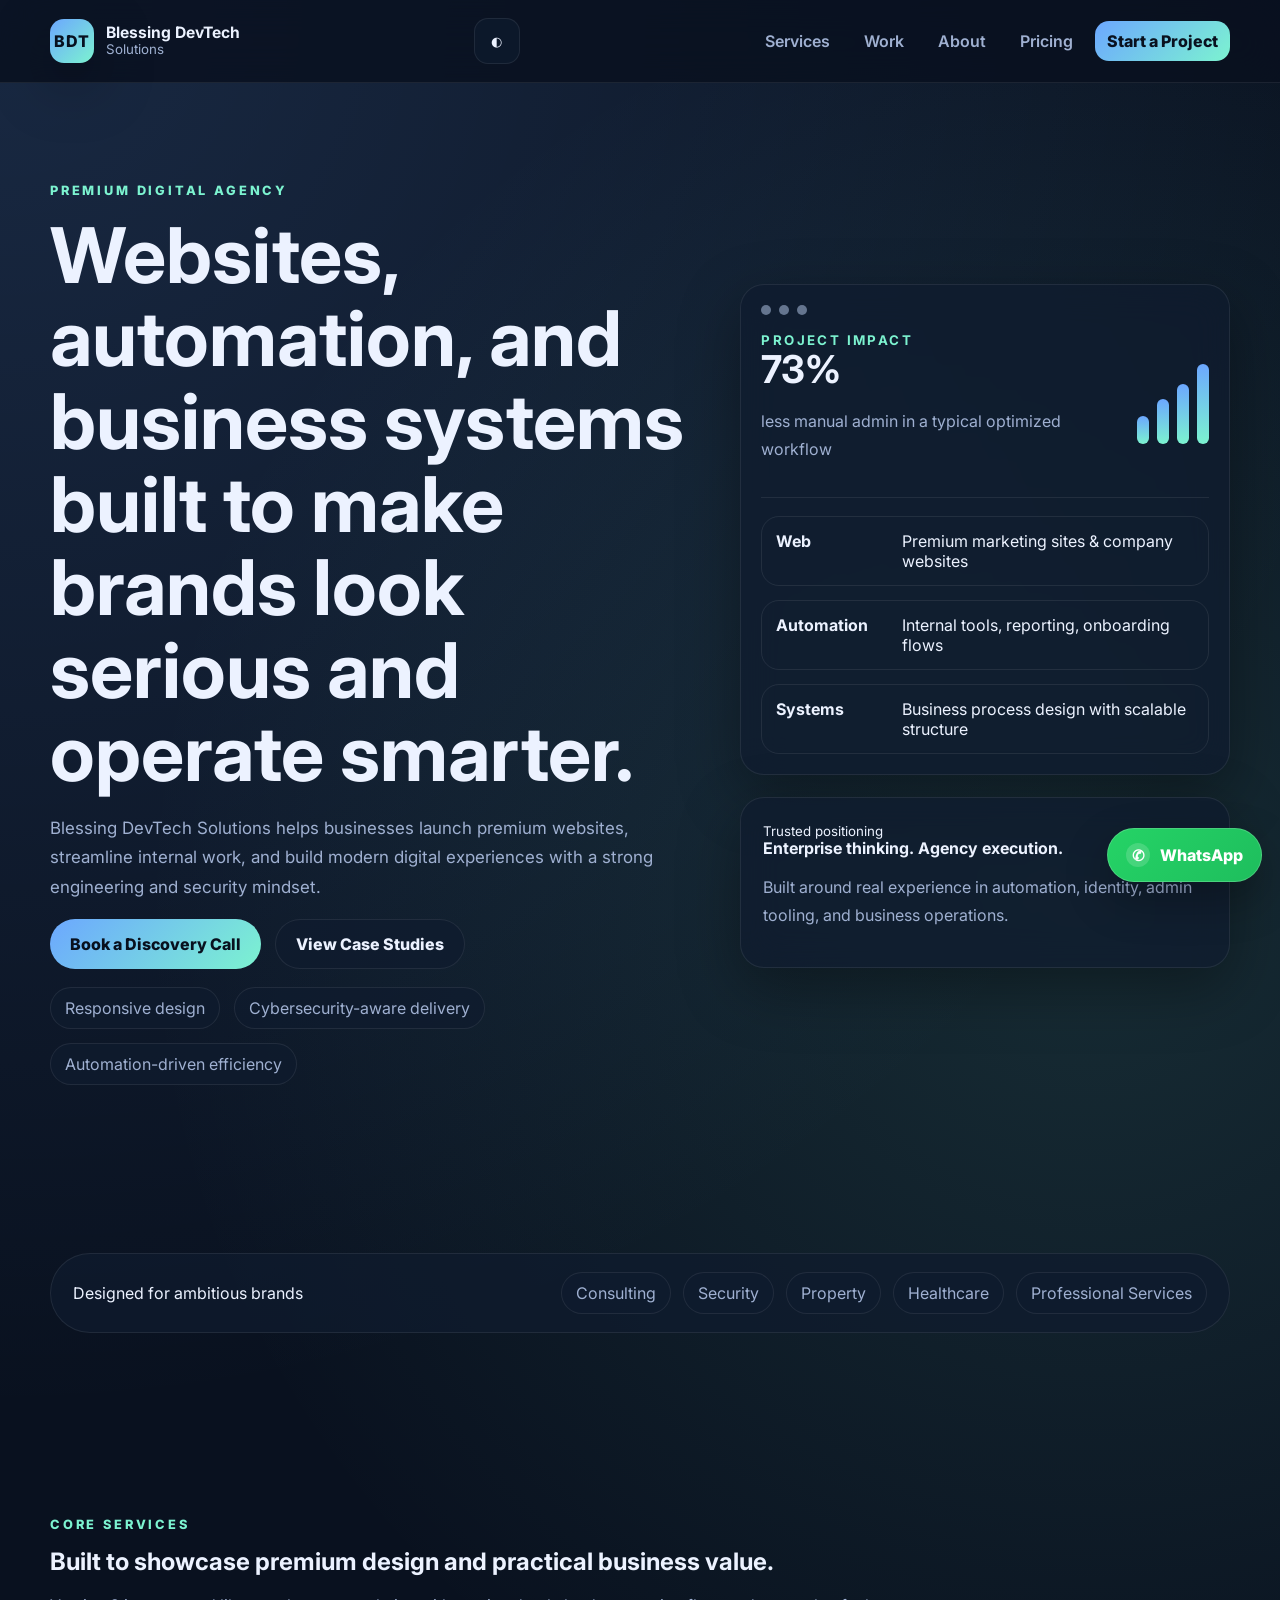
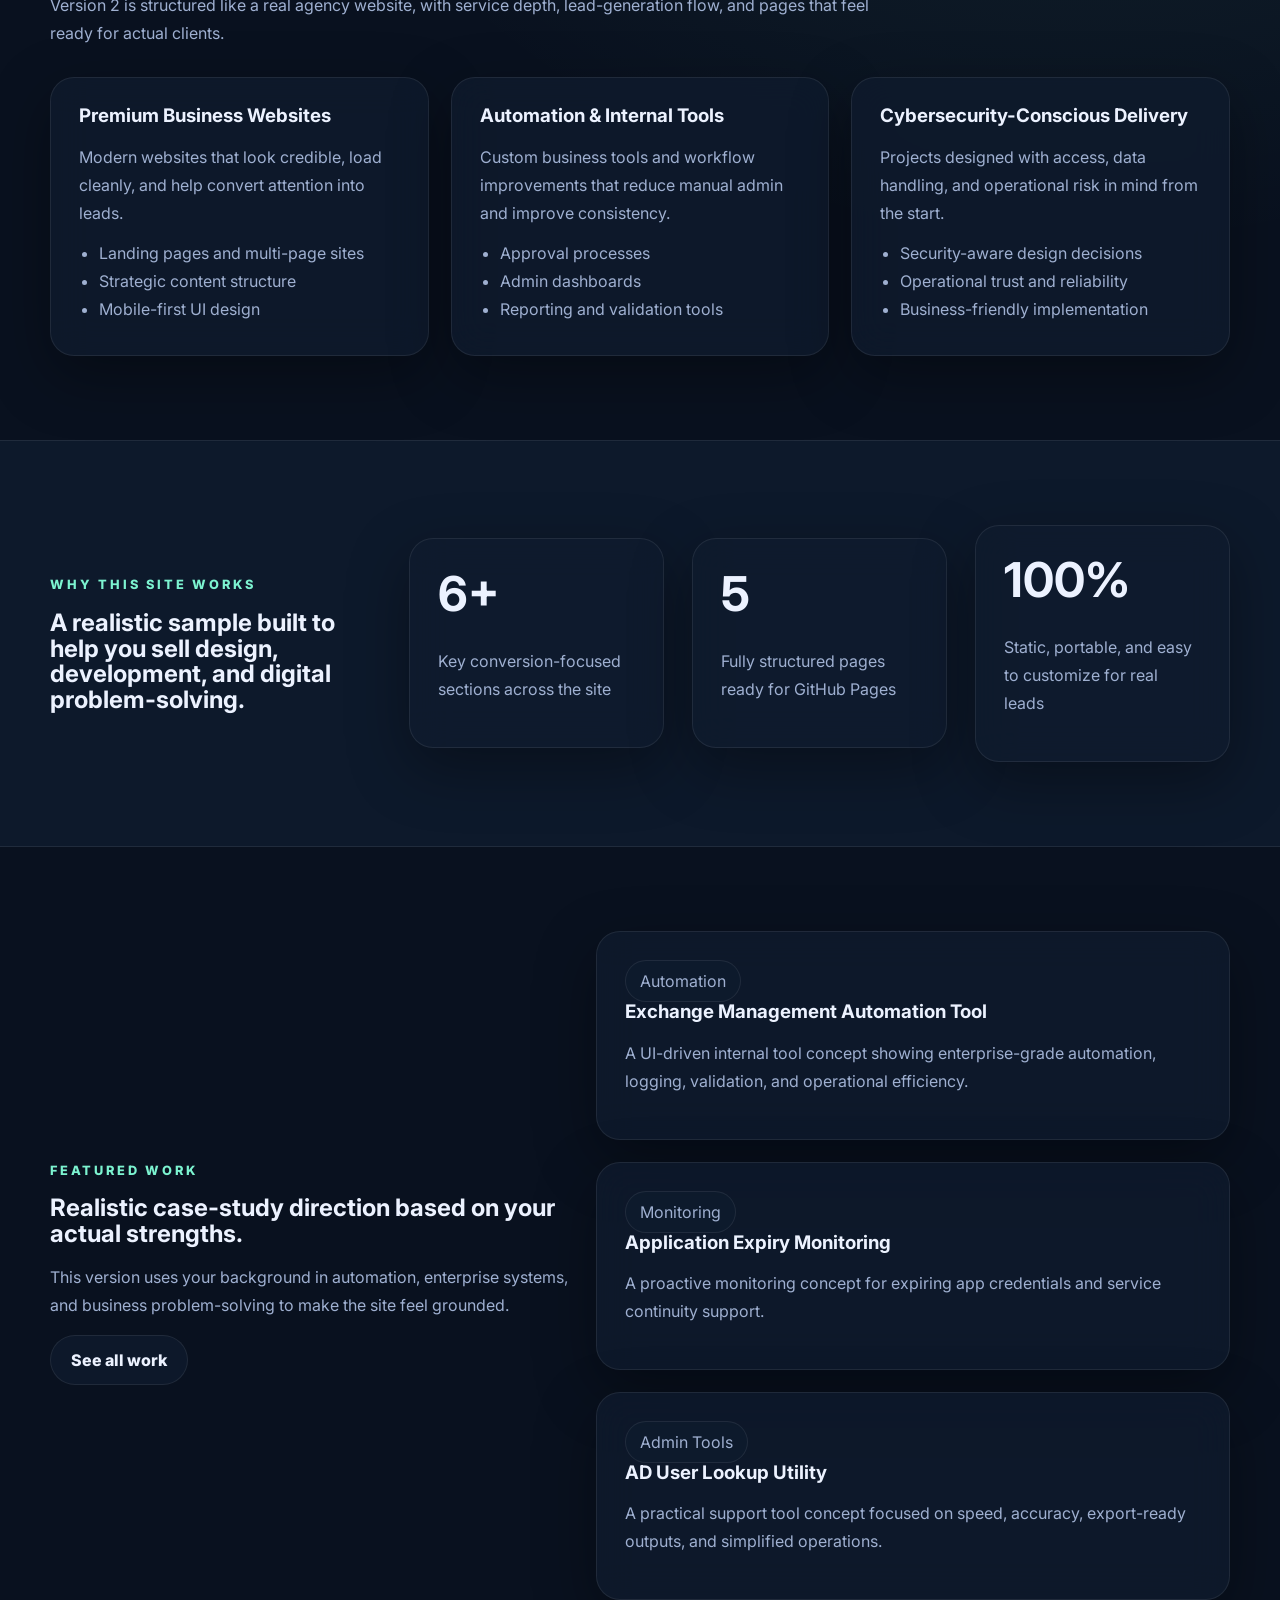
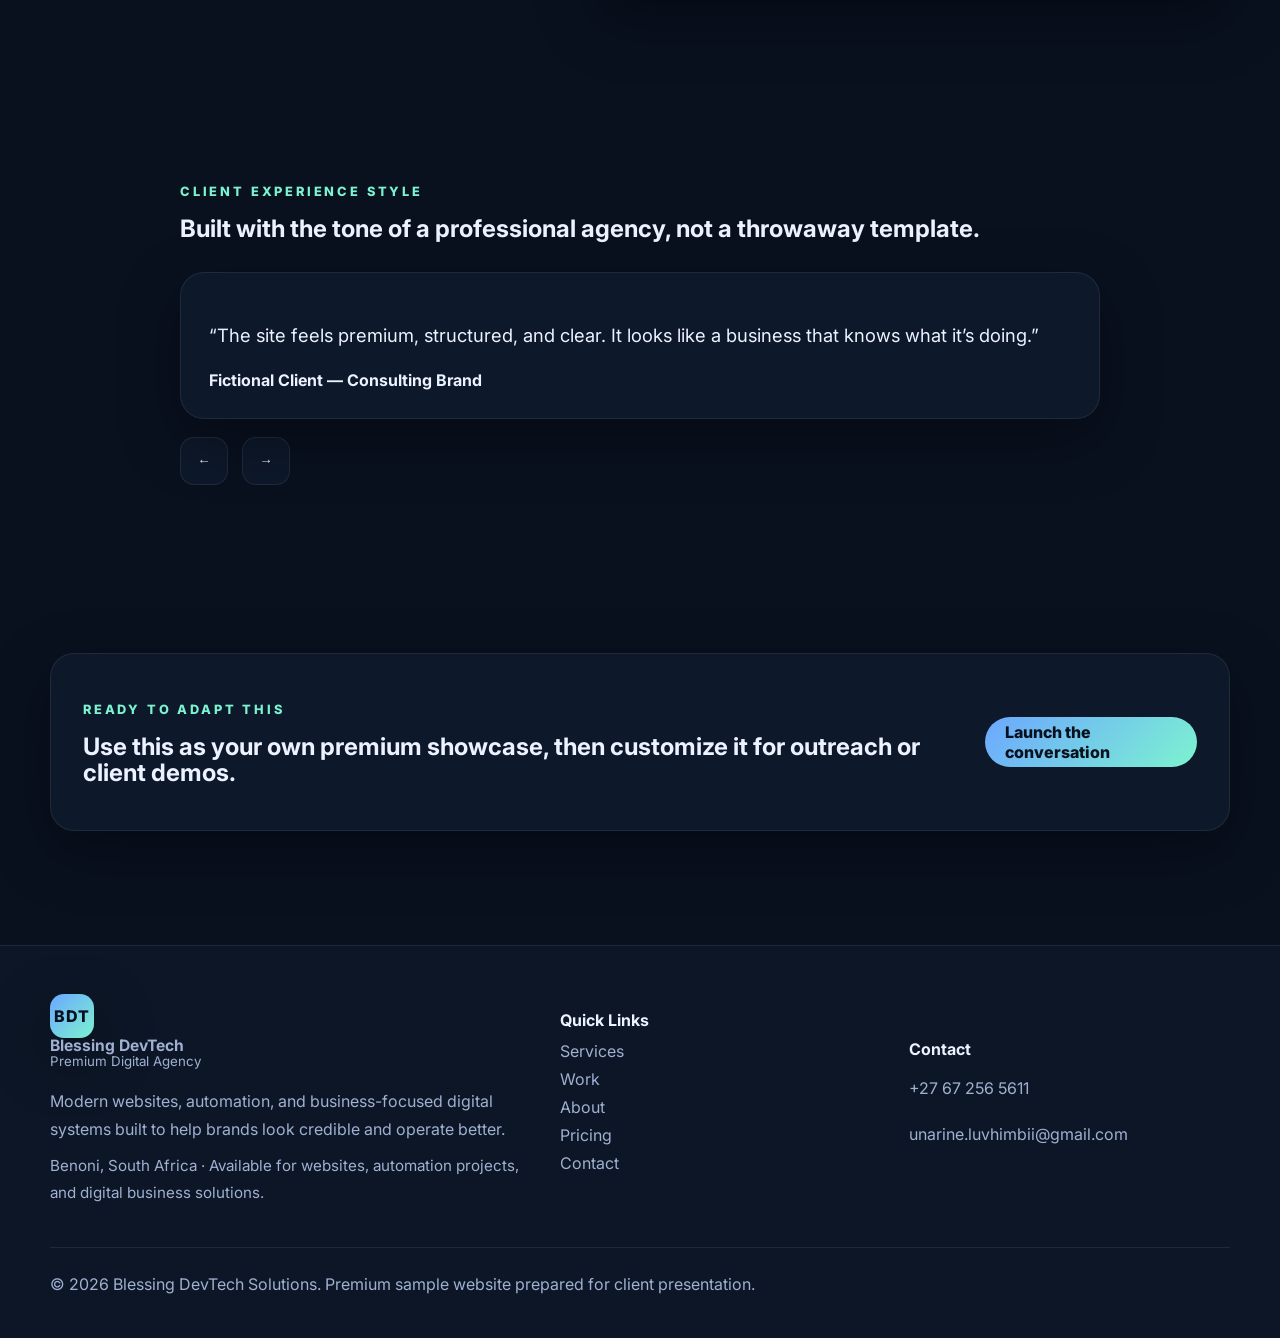
==== bdt-agency-site-v/index.html @ 77555584 "Agency fet" ====
<!DOCTYPE html>
<html lang="en" data-theme="dark">
<head>
  <meta charset="UTF-8" />
  <meta name="viewport" content="width=device-width, initial-scale=1.0" />
  <title>Blessing DevTech Solutions | Premium Digital Agency</title>
  <meta name="description" content="Blessing DevTech Solutions builds premium websites, internal automation, cybersecurity-conscious digital solutions, and business systems for modern companies." />
  <link rel="preconnect" href="https://fonts.googleapis.com">
  <link rel="preconnect" href="https://fonts.gstatic.com" crossorigin>
  <link href="https://fonts.googleapis.com/css2?family=Inter:wght@400;500;600;700;800&display=swap" rel="stylesheet">
  <link rel="stylesheet" href="styles.css" />
  <meta name="theme-color" content="#0b1020" />
  <link rel="canonical" href="https://example.vercel.app/" />
</head>
<body>
  <div class="site-shell">
    <header class="site-header">
      <div class="container nav-wrap">
        <a class="brand" href="/">
          <span class="brand-mark">BDT</span>
          <span>
            <strong>Blessing DevTech</strong>
            <small>Solutions</small>
          </span>
        </a>
        <div class="header-actions">
          <button class="theme-toggle" aria-label="Toggle theme" title="Toggle theme">◐</button>
          <button class="menu-toggle" aria-label="Toggle Menu" aria-expanded="false" aria-controls="primary-nav">☰</button>
        </div>
        <nav class="site-nav" id="primary-nav">
          <a href="/services">Services</a>
          <a href="/work">Work</a>
          <a href="/about">About</a>
          <a href="/pricing">Pricing</a>
          <a href="/contact" class="nav-cta">Start a Project</a>
        </nav>
      </div>
    </header>

    <main>
      <section class="hero section">
        <div class="container hero-grid">
          <div class="hero-copy reveal">
            <p class="eyebrow">PREMIUM DIGITAL AGENCY</p>
            <h1>Websites, automation, and business systems built to make brands look serious and operate smarter.</h1>
            <p class="lead">Blessing DevTech Solutions helps businesses launch premium websites, streamline internal work, and build modern digital experiences with a strong engineering and security mindset.</p>
            <div class="hero-actions">
              <a class="btn btn-primary" href="/contact">Book a Discovery Call</a>
              <a class="btn btn-secondary" href="/work">View Case Studies</a>
            </div>
            <div class="hero-points">
              <span>Responsive design</span>
              <span>Cybersecurity-aware delivery</span>
              <span>Automation-driven efficiency</span>
            </div>
          </div>
          <div class="hero-panel reveal delay-1">
            <div class="glass-card dashboard-card floating">
              <div class="dashboard-top">
                <span class="dot"></span><span class="dot"></span><span class="dot"></span>
              </div>
              <div class="dashboard-body">
                <div class="metric-row">
                  <div>
                    <small>Project impact</small>
                    <h3><span class="counter" data-target="73">0</span>%</h3>
                    <p>less manual admin in a typical optimized workflow</p>
                  </div>
                  <div class="mini-bars">
                    <span></span><span></span><span></span><span></span>
                  </div>
                </div>
                <div class="stack-list">
                  <div><strong>Web</strong><span>Premium marketing sites & company websites</span></div>
                  <div><strong>Automation</strong><span>Internal tools, reporting, onboarding flows</span></div>
                  <div><strong>Systems</strong><span>Business process design with scalable structure</span></div>
                </div>
              </div>
            </div>
            <div class="glass-card stat-card floating-alt">
              <small>Trusted positioning</small>
              <h4>Enterprise thinking. Agency execution.</h4>
              <p>Built around real experience in automation, identity, admin tooling, and business operations.</p>
            </div>
          </div>
        </div>
      </section>

      <section class="section">
        <div class="container logos-strip reveal">
          <span>Designed for ambitious brands</span>
          <div class="logos-list">
            <span>Consulting</span>
            <span>Security</span>
            <span>Property</span>
            <span>Healthcare</span>
            <span>Professional Services</span>
          </div>
        </div>
      </section>

      <section class="section">
        <div class="container">
          <div class="section-head reveal">
            <p class="eyebrow">CORE SERVICES</p>
            <h2>Built to showcase premium design and practical business value.</h2>
            <p>Version 2 is structured like a real agency website, with service depth, lead-generation flow, and pages that feel ready for actual clients.</p>
          </div>
          <div class="services-grid">
            <article class="feature-card reveal">
              <h3>Premium Business Websites</h3>
              <p>Modern websites that look credible, load cleanly, and help convert attention into leads.</p>
              <ul>
                <li>Landing pages and multi-page sites</li>
                <li>Strategic content structure</li>
                <li>Mobile-first UI design</li>
              </ul>
            </article>
            <article class="feature-card reveal delay-1">
              <h3>Automation & Internal Tools</h3>
              <p>Custom business tools and workflow improvements that reduce manual admin and improve consistency.</p>
              <ul>
                <li>Approval processes</li>
                <li>Admin dashboards</li>
                <li>Reporting and validation tools</li>
              </ul>
            </article>
            <article class="feature-card reveal delay-2">
              <h3>Cybersecurity-Conscious Delivery</h3>
              <p>Projects designed with access, data handling, and operational risk in mind from the start.</p>
              <ul>
                <li>Security-aware design decisions</li>
                <li>Operational trust and reliability</li>
                <li>Business-friendly implementation</li>
              </ul>
            </article>
          </div>
        </div>
      </section>

      <section class="section dark-panel">
        <div class="container metrics-grid">
          <div class="reveal">
            <p class="eyebrow">WHY THIS SITE WORKS</p>
            <h2>A realistic sample built to help you sell design, development, and digital problem-solving.</h2>
          </div>
          <div class="metric-box reveal delay-1">
            <h3><span class="counter" data-target="6">0</span>+</h3>
            <p>Key conversion-focused sections across the site</p>
          </div>
          <div class="metric-box reveal delay-2">
            <h3><span class="counter" data-target="5">0</span></h3>
            <p>Fully structured pages ready for GitHub Pages</p>
          </div>
          <div class="metric-box reveal delay-3">
            <h3><span class="counter" data-target="100">0</span>%</h3>
            <p>Static, portable, and easy to customize for real leads</p>
          </div>
        </div>
      </section>

      <section class="section">
        <div class="container split-grid">
          <div class="reveal">
            <p class="eyebrow">FEATURED WORK</p>
            <h2>Realistic case-study direction based on your actual strengths.</h2>
            <p>This version uses your background in automation, enterprise systems, and business problem-solving to make the site feel grounded.</p>
            <a class="btn btn-secondary" href="/work">See all work</a>
          </div>
          <div class="case-list">
            <article class="case-card reveal delay-1">
              <span class="tag">Automation</span>
              <h3>Exchange Management Automation Tool</h3>
              <p>A UI-driven internal tool concept showing enterprise-grade automation, logging, validation, and operational efficiency.</p>
            </article>
            <article class="case-card reveal delay-2">
              <span class="tag">Monitoring</span>
              <h3>Application Expiry Monitoring</h3>
              <p>A proactive monitoring concept for expiring app credentials and service continuity support.</p>
            </article>
            <article class="case-card reveal delay-3">
              <span class="tag">Admin Tools</span>
              <h3>AD User Lookup Utility</h3>
              <p>A practical support tool concept focused on speed, accuracy, export-ready outputs, and simplified operations.</p>
            </article>
          </div>
        </div>
      </section>

      <section class="section">
        <div class="container testimonials-wrap">
          <div class="section-head reveal">
            <p class="eyebrow">CLIENT EXPERIENCE STYLE</p>
            <h2>Built with the tone of a professional agency, not a throwaway template.</h2>
          </div>
          <div class="testimonial-slider reveal delay-1" data-slider>
            <article class="testimonial active">
              <p>“The site feels premium, structured, and clear. It looks like a business that knows what it’s doing.”</p>
              <strong>Fictional Client — Consulting Brand</strong>
            </article>
            <article class="testimonial">
              <p>“The service presentation is strong, and the workflow/automation angle gives the agency a real differentiator.”</p>
              <strong>Fictional Client — Operations Team</strong>
            </article>
            <article class="testimonial">
              <p>“This design balances modern visuals with credibility. It feels marketable to real businesses.”</p>
              <strong>Fictional Client — Startup Founder</strong>
            </article>
            <div class="slider-controls">
              <button class="slider-btn prev">←</button>
              <button class="slider-btn next">→</button>
            </div>
          </div>
        </div>
      </section>

      <section class="section cta-section">
        <div class="container cta-box reveal">
          <div>
            <p class="eyebrow">READY TO ADAPT THIS</p>
            <h2>Use this as your own premium showcase, then customize it for outreach or client demos.</h2>
          </div>
          <a class="btn btn-primary" href="/contact">Launch the conversation</a>
        </div>
      </section>
    </main>

    <footer class="site-footer">
  <div class="container footer-grid">
    <div class="footer-meta">
      <a class="brand footer-brand" href="/">
        <span class="brand-mark">BDT</span>
        <span>
          <strong>Blessing DevTech</strong>
          <small>Premium Digital Agency</small>
        </span>
      </a>
      <p>Modern websites, automation, and business-focused digital systems built to help brands look credible and operate better.</p>
      <p class="footer-note">Benoni, South Africa · Available for websites, automation projects, and digital business solutions.</p>
    </div>
    <div>
      <h4>Quick Links</h4>
      <a href="/services">Services</a>
      <a href="/work">Work</a>
      <a href="/about">About</a>
      <a href="/pricing">Pricing</a>
      <a href="/contact">Contact</a>
    </div>
    <div>
      <h4>Contact</h4>
      <div class="contact-list">
        <a href="tel:+27672565611">+27 67 256 5611</a>
        <a href="mailto:unarine.luvhimbii@gmail.com">unarine.luvhimbii@gmail.com</a>
      </div>
    </div>
  </div>
  <div class="container footer-bottom">
    <p>© <span data-current-year></span> Blessing DevTech Solutions. Premium sample website prepared for client presentation.</p>
  </div>
</footer>
  </div>
  <script src="script.js"></script>
</body>
</html>
---- bdt-agency-site-v/styles.css ----
:root {
  --bg: #09111f;
  --panel: rgba(16, 27, 46, 0.74);
  --panel-solid: #0f1a2d;
  --panel-soft: #101e35;
  --text: #ecf2ff;
  --muted: #9fb0d1;
  --line: rgba(255,255,255,0.08);
  --accent: #6ca7ff;
  --accent-2: #7cf3d0;
  --shadow: 0 20px 60px rgba(0,0,0,0.35);
  --radius: 24px;
}

html[data-theme="light"] {
  --bg: #f4f7fd;
  --panel: rgba(255, 255, 255, 0.8);
  --panel-solid: #ffffff;
  --panel-soft: #eef3fd;
  --text: #0d1730;
  --muted: #5d6d8a;
  --line: rgba(13,23,48,0.08);
  --accent: #2f67ff;
  --accent-2: #18c3a2;
  --shadow: 0 20px 60px rgba(14, 26, 52, 0.10);
}

* { box-sizing: border-box; }
html { scroll-behavior: smooth; }
body {
  margin: 0;
  font-family: "Inter", sans-serif;
  background:
    radial-gradient(circle at top left, rgba(108,167,255,0.16), transparent 30%),
    radial-gradient(circle at 85% 20%, rgba(124,243,208,0.12), transparent 25%),
    var(--bg);
  color: var(--text);
}

a { color: inherit; text-decoration: none; }
p { color: var(--muted); line-height: 1.75; }
h1, h2, h3, h4 { margin: 0 0 12px; line-height: 1.08; }
ul { margin: 0; padding-left: 20px; }
li { color: var(--muted); margin: 8px 0; }

.container { width: min(1180px, calc(100% - 32px)); margin: 0 auto; }
.narrow { width: min(860px, 100%); }
.section { padding: 84px 0; }
.site-header {
  position: sticky;
  top: 0;
  z-index: 40;
  backdrop-filter: blur(18px);
  background: color-mix(in srgb, var(--bg) 82%, transparent);
  border-bottom: 1px solid var(--line);
}
.nav-wrap {
  display: flex;
  align-items: center;
  justify-content: space-between;
  gap: 18px;
  min-height: 82px;
}
.header-actions {
  display: flex;
  align-items: center;
  gap: 12px;
  margin-left: auto;
}
.brand { display: inline-flex; align-items: center; gap: 12px; min-width: 0; }
.brand span:last-child { min-width: 0; }
.brand strong { display: block; font-size: 0.98rem; line-height: 1.05; }
.brand small { display: block; color: var(--muted); line-height: 1.15; }
.brand-mark {
  width: 44px; height: 44px; display: grid; place-items: center;
  border-radius: 14px; font-weight: 800; letter-spacing: 0.08em;
  background: linear-gradient(135deg, var(--accent), var(--accent-2)); color: #07111f;
  box-shadow: var(--shadow);
}
.site-nav { display: flex; align-items: center; gap: 10px; margin-left: auto; }
.site-nav a { color: var(--muted); font-weight: 600; padding: 10px 12px; border-radius: 14px; transition: background-color .25s ease, color .25s ease; }
.site-nav a.active, .site-nav a:hover { color: var(--text); background: color-mix(in srgb, var(--panel-solid) 55%, transparent); }
.nav-cta {
  padding: 12px 18px; border-radius: 999px; background: linear-gradient(135deg, var(--accent), var(--accent-2));
  color: #09111f !important; font-weight: 800 !important;
}
.theme-toggle, .menu-toggle, .slider-btn {
  border: 1px solid var(--line); background: var(--panel); color: var(--text);
  border-radius: 14px; cursor: pointer;
}
.theme-toggle { width: 46px; height: 46px; }
.menu-toggle { display: none; width: 46px; height: 46px; padding: 0; align-items: center; justify-content: center; font-size: 1.2rem; }

.hero-grid, .split-grid, .contact-grid, .metrics-grid, .footer-grid {
  display: grid; gap: 28px; align-items: center;
}
.hero-grid { grid-template-columns: 1.15fr 0.85fr; min-height: calc(100vh - 120px); }
.split-grid { grid-template-columns: 0.9fr 1.1fr; }
.metrics-grid { grid-template-columns: 1.3fr repeat(3, 1fr); }
.contact-grid { grid-template-columns: 1.1fr 0.9fr; }
.footer-grid { grid-template-columns: 1.2fr 0.8fr 0.8fr; padding: 40px 0; }
.pricing-grid, .work-grid, .services-grid, .faq-grid, .stacked-cards, .case-list { display: grid; gap: 22px; }
.services-grid, .pricing-grid { grid-template-columns: repeat(3, 1fr); }
.work-grid { grid-template-columns: repeat(3, 1fr); }
.case-list, .stacked-cards, .faq-grid { grid-template-columns: 1fr; }

.eyebrow {
  font-size: 0.8rem; letter-spacing: 0.22em; text-transform: uppercase; color: var(--accent-2); font-weight: 800;
}
.hero h1, .page-hero h1 { font-size: clamp(2.7rem, 6vw, 5rem); margin-bottom: 18px; }
.page-hero { padding-top: 88px; }
.lead { font-size: 1.06rem; max-width: 760px; }
.hero-actions, .hero-points, .slider-controls { display: flex; gap: 14px; flex-wrap: wrap; align-items: center; }
.hero-points { margin-top: 18px; }
.hero-points span, .logos-list span, .tag {
  display: inline-flex; align-items: center; gap: 8px;
  border: 1px solid var(--line); background: var(--panel); padding: 10px 14px; border-radius: 999px; color: var(--muted);
}
.btn {
  display: inline-flex; align-items: center; justify-content: center; gap: 10px;
  min-height: 50px; padding: 0 20px; border-radius: 999px; font-weight: 800;
}
.btn-primary { background: linear-gradient(135deg, var(--accent), var(--accent-2)); color: #08101e; }
.btn-secondary { background: var(--panel); border: 1px solid var(--line); }

.glass-card, .feature-card, .price-card, .work-card, .service-detail, .metric-box, .cta-box, .testimonial, .faq-item, .case-card {
  background: var(--panel);
  backdrop-filter: blur(18px);
  border: 1px solid var(--line);
  border-radius: var(--radius);
  box-shadow: var(--shadow);
}
.dashboard-card { padding: 20px; }
.dashboard-top { display: flex; gap: 8px; margin-bottom: 14px; }
.dot { width: 10px; height: 10px; background: var(--muted); border-radius: 999px; opacity: 0.6; }
.metric-row {
  display: flex; align-items: center; justify-content: space-between; gap: 20px;
  padding-bottom: 18px; border-bottom: 1px solid var(--line);
}
.metric-row h3 { font-size: 2.4rem; }
.metric-row small, .plan { color: var(--accent-2); text-transform: uppercase; letter-spacing: 0.18em; font-weight: 700; }
.mini-bars { display: flex; align-items: end; gap: 8px; }
.mini-bars span { width: 12px; border-radius: 999px; background: linear-gradient(180deg, var(--accent), var(--accent-2)); }
.mini-bars span:nth-child(1){height:28px}.mini-bars span:nth-child(2){height:45px}.mini-bars span:nth-child(3){height:60px}.mini-bars span:nth-child(4){height:80px}
.stack-list { display: grid; gap: 14px; padding-top: 18px; }
.stack-list div { display: flex; justify-content: space-between; gap: 16px; border: 1px solid var(--line); padding: 14px; border-radius: 18px; }
.stack-list strong { min-width: 110px; }
.stat-card { margin-top: 22px; padding: 22px; }
.logos-strip {
  display: flex; align-items: center; justify-content: space-between; gap: 20px; border: 1px solid var(--line); border-radius: 999px; padding: 18px 22px; background: var(--panel);
}
.logos-list { display: flex; gap: 12px; flex-wrap: wrap; }
.section-head { max-width: 860px; margin-bottom: 30px; }
.feature-card, .work-card, .service-detail, .price-card, .metric-box, .testimonial, .case-card { padding: 28px; }
.dark-panel { background: color-mix(in srgb, var(--panel-solid) 85%, transparent); border-top: 1px solid var(--line); border-bottom: 1px solid var(--line); }
.metric-box { min-height: 210px; display: flex; flex-direction: column; justify-content: center; }
.metric-box h3 { font-size: 3rem; }
.case-list { align-self: stretch; }
.testimonials-wrap { max-width: 920px; }
.testimonial { display: none; }
.testimonial.active { display: block; }
.testimonial p { font-size: 1.15rem; color: var(--text); }
.slider-controls { margin-top: 18px; }
.slider-btn { width: 48px; height: 48px; }
.cta-box { padding: 32px; display: flex; align-items: center; justify-content: space-between; gap: 20px; }
.site-footer { border-top: 1px solid var(--line); margin-top: 30px; background: color-mix(in srgb, var(--panel-solid) 55%, transparent); }
.site-footer h4 { margin-bottom: 12px; }
.site-footer a { color: var(--muted); display: block; margin: 8px 0; }
.footer-bottom { padding: 22px 0 40px; border-top: 1px solid var(--line); }
.price-card h2 { font-size: 3rem; margin: 12px 0; }
.price-card.featured { transform: translateY(-10px); border-color: color-mix(in srgb, var(--accent) 45%, var(--line)); }
.faq-item { overflow: hidden; }
.faq-item button {
  width: 100%; background: none; border: 0; color: var(--text); text-align: left; padding: 24px 28px; font-size: 1rem; font-weight: 700; cursor: pointer;
}
.faq-item div { max-height: 0; overflow: hidden; padding: 0 28px; transition: max-height .35s ease, padding .35s ease; }
.faq-item.open div { max-height: 160px; padding: 0 28px 24px; }
.timeline { display: grid; gap: 18px; }
.timeline-item {
  display: grid; grid-template-columns: 80px 1fr; gap: 18px; align-items: start;
  border: 1px solid var(--line); padding: 22px; border-radius: 22px; background: var(--panel);
}
.timeline-item span {
  width: 56px; height: 56px; display: grid; place-items: center; border-radius: 18px;
  background: linear-gradient(135deg, var(--accent), var(--accent-2)); color: #07111f; font-weight: 800;
}
.contact-form { display: grid; gap: 14px; }
.contact-form label { display: grid; gap: 8px; color: var(--text); font-weight: 600; }
.contact-form input, .contact-form textarea, .contact-form select {
  width: 100%; padding: 14px 16px; border-radius: 16px; border: 1px solid var(--line);
  background: color-mix(in srgb, var(--panel-solid) 85%, transparent); color: var(--text); font: inherit;
}
.contact-side { display: grid; gap: 20px; }
.floating { animation: bob 6s ease-in-out infinite; }
.floating-alt { animation: bobAlt 7s ease-in-out infinite; }

.reveal { opacity: 1; transform: none; }
html.js .reveal { opacity: 0; transform: translateY(26px); transition: opacity .8s ease, transform .8s ease; }
html.js .reveal.visible { opacity: 1; transform: translateY(0); }
.delay-1 { transition-delay: .1s; }
.delay-2 { transition-delay: .2s; }
.delay-3 { transition-delay: .3s; }

@keyframes bob { 0%,100%{transform:translateY(0)} 50%{transform:translateY(-10px)} }
@keyframes bobAlt { 0%,100%{transform:translateY(0)} 50%{transform:translateY(8px)} }


.contact-form-card {
  position: relative;
  overflow: hidden;
}
.contact-form-card::before {
  content: "";
  position: absolute;
  inset: -20% auto auto -10%;
  width: 220px;
  height: 220px;
  background: radial-gradient(circle, color-mix(in srgb, var(--accent) 20%, transparent), transparent 68%);
  pointer-events: none;
}
.form-intro {
  margin-bottom: 18px;
}
.form-highlights {
  display: flex;
  gap: 10px;
  flex-wrap: wrap;
  margin-bottom: 18px;
}
.form-grid {
  display: grid;
  grid-template-columns: repeat(2, 1fr);
  gap: 14px;
}
.form-submit-row {
  display: flex;
  align-items: center;
  justify-content: space-between;
  gap: 16px;
  flex-wrap: wrap;
  margin-top: 8px;
}
.form-note {
  margin: 0;
  max-width: 460px;
  font-size: 0.94rem;
}
.contact-form input, .contact-form textarea, .contact-form select {
  transition: border-color .25s ease, box-shadow .25s ease, transform .2s ease;
}
.contact-form input::placeholder, .contact-form textarea::placeholder {
  color: color-mix(in srgb, var(--muted) 82%, white 12%);
}
.contact-form input:focus, .contact-form textarea:focus, .contact-form select:focus {
  outline: none;
  border-color: color-mix(in srgb, var(--accent) 55%, var(--line));
  box-shadow: 0 0 0 4px color-mix(in srgb, var(--accent) 12%, transparent);
  transform: translateY(-1px);
}
.whatsapp-float {
  position: fixed;
  right: 18px;
  bottom: 18px;
  z-index: 55;
  display: inline-flex;
  align-items: center;
  gap: 10px;
  padding: 14px 18px;
  border-radius: 999px;
  background: linear-gradient(135deg, #25d366, #1ebe5d);
  color: #ffffff;
  font-weight: 800;
  box-shadow: 0 18px 44px rgba(0,0,0,0.28);
  border: 1px solid rgba(255,255,255,0.18);
}
.whatsapp-float:hover {
  transform: translateY(-2px);
}
.whatsapp-float .wa-icon {
  width: 24px;
  height: 24px;
  border-radius: 999px;
  display: grid;
  place-items: center;
  background: rgba(255,255,255,0.16);
  font-size: 0.95rem;
}
@media (max-width: 760px) {
  .form-grid {
    grid-template-columns: 1fr;
  }
}

@media (max-width: 980px) {
  .hero-grid, .split-grid, .metrics-grid, .contact-grid, .services-grid, .pricing-grid, .work-grid, .footer-grid { grid-template-columns: 1fr; }
  .nav-wrap {
    min-height: 86px;
    gap: 12px;
  }
  .brand {
    gap: 12px;
    flex: 1 1 auto;
    max-width: calc(100% - 120px);
  }
  .brand-mark {
    width: 52px;
    height: 52px;
    border-radius: 18px;
    flex-shrink: 0;
  }
  .brand strong {
    font-size: 0.95rem;
  }
  .brand small {
    font-size: 0.9rem;
  }
  .header-actions {
    gap: 10px;
    flex-shrink: 0;
  }
  .site-nav {
    position: fixed;
    left: 16px;
    right: 16px;
    top: 94px;
    width: auto;
    background: color-mix(in srgb, var(--panel-solid) 90%, transparent);
    border: 1px solid var(--line);
    border-radius: 28px;
    padding: 16px;
    display: none;
    flex-direction: column;
    align-items: stretch;
    box-shadow: var(--shadow);
    backdrop-filter: blur(22px);
  }
  .site-nav a {
    padding: 14px 16px;
  }
  .site-nav.open { display: flex; }
  .menu-toggle { display: inline-flex; }
  .price-card.featured { transform: none; }
  .logos-strip, .cta-box { border-radius: 26px; flex-direction: column; align-items: flex-start; }
}

@media (max-width: 640px) {
  .container { width: min(100% - 24px, 1180px); }
  .whatsapp-float {
    right: 14px;
    bottom: 14px;
    padding: 13px 15px;
    font-size: 0.95rem;
  }
  .whatsapp-float .wa-label { display: none; }
  .hero h1, .page-hero h1 { font-size: 2.25rem; }
  .section { padding: 60px 0; }
  .nav-wrap {
    min-height: 80px;
  }
  .brand {
    max-width: calc(100% - 108px);
  }
  .brand-mark {
    width: 48px;
    height: 48px;
    font-size: 1.45rem;
  }
  .brand strong {
    font-size: 0.88rem;
  }
  .brand small {
    font-size: 0.82rem;
  }
  .theme-toggle, .menu-toggle {
    width: 44px;
    height: 44px;
    border-radius: 16px;
  }
  .site-nav {
    top: 88px;
    left: 12px;
    right: 12px;
    border-radius: 24px;
  }
  .feature-card, .work-card, .service-detail, .price-card, .metric-box, .testimonial, .case-card { padding: 22px; }
  .timeline-item {
    grid-template-columns: 1fr;
  }
}


.footer-meta, .contact-list { display: grid; gap: 10px; }
.footer-meta p { margin: 0; }
.footer-note { font-size: 0.95rem; }
.contact-list a { color: var(--muted); }
.contact-list a:hover { color: var(--text); }
.footer-bottom p { margin: 0; color: var(--muted); }
html[data-theme="light"] .eyebrow { color: var(--accent); }
html[data-theme="light"] .metric-row small, html[data-theme="light"] .plan { color: var(--accent); }
html[data-theme="light"] .lead, html[data-theme="light"] p, html[data-theme="light"] li, html[data-theme="light"] .hero-points span, html[data-theme="light"] .logos-list span, html[data-theme="light"] .tag { color: var(--muted); }
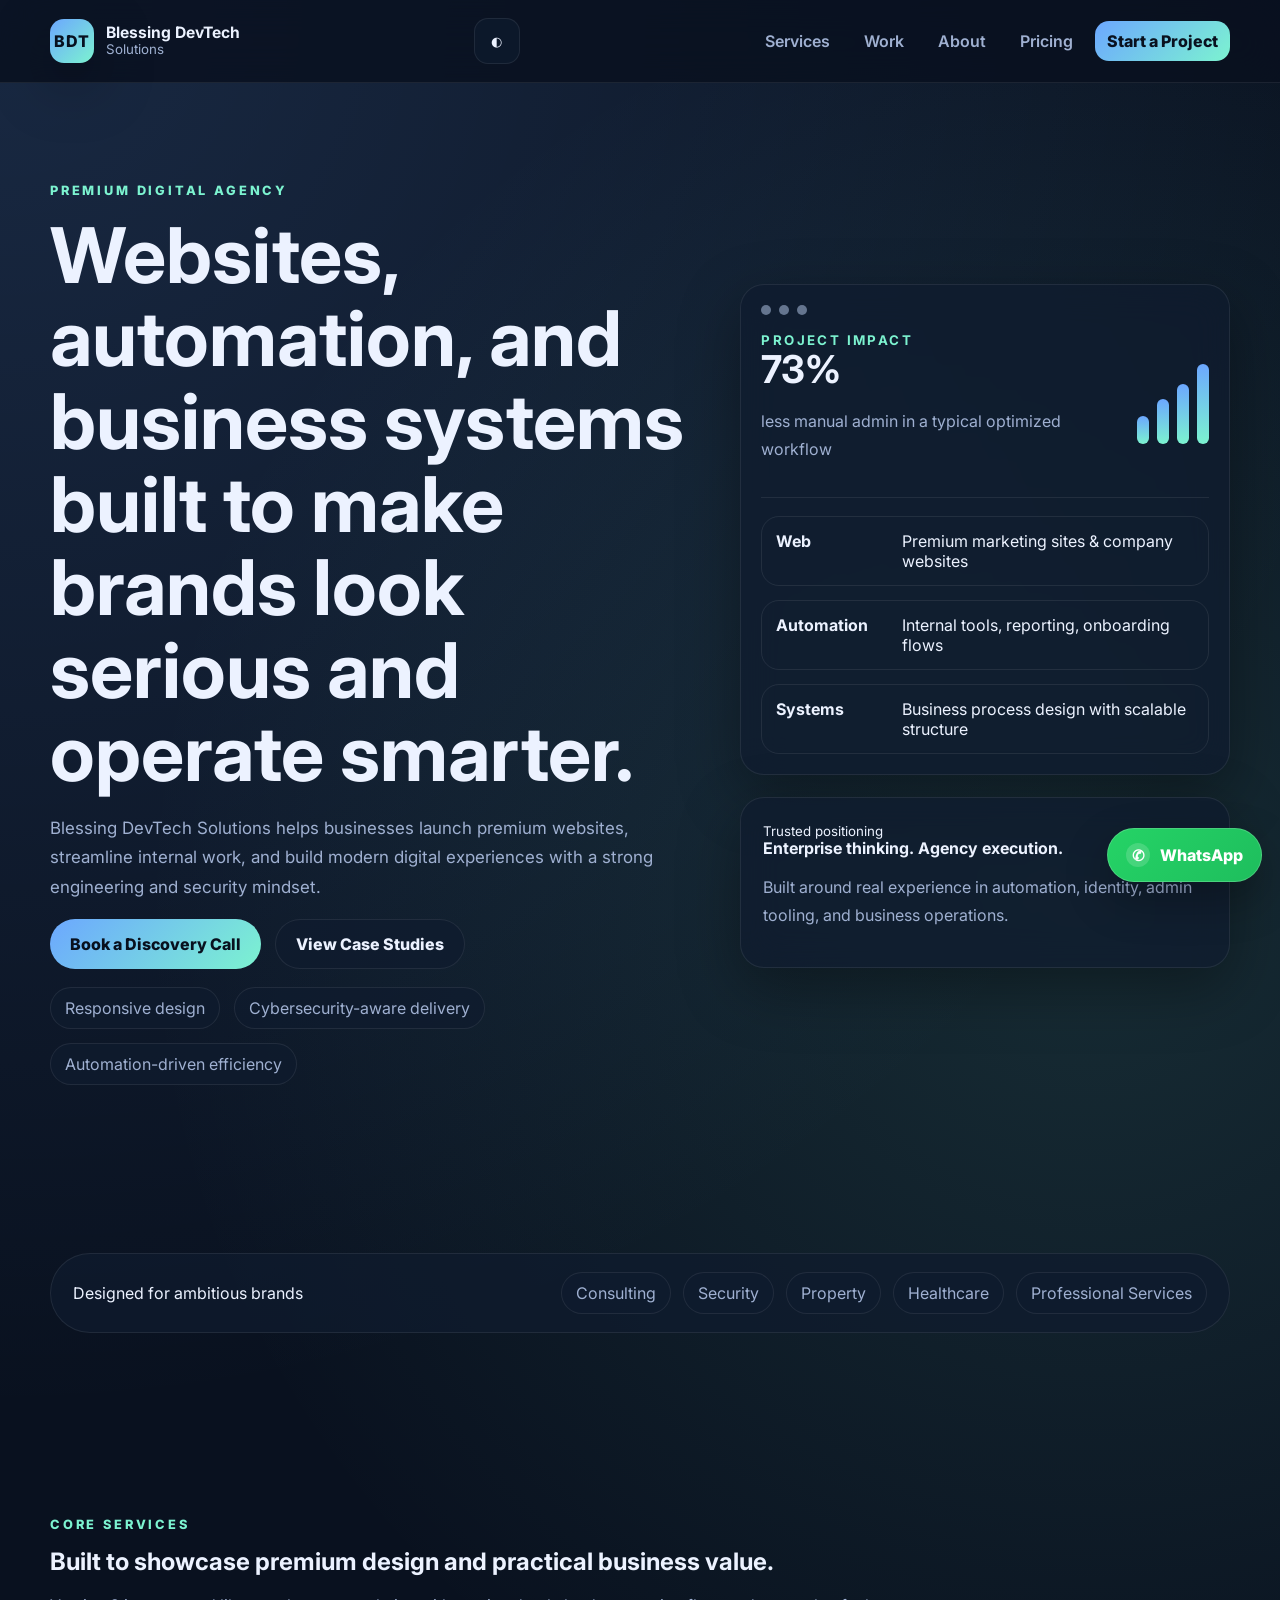
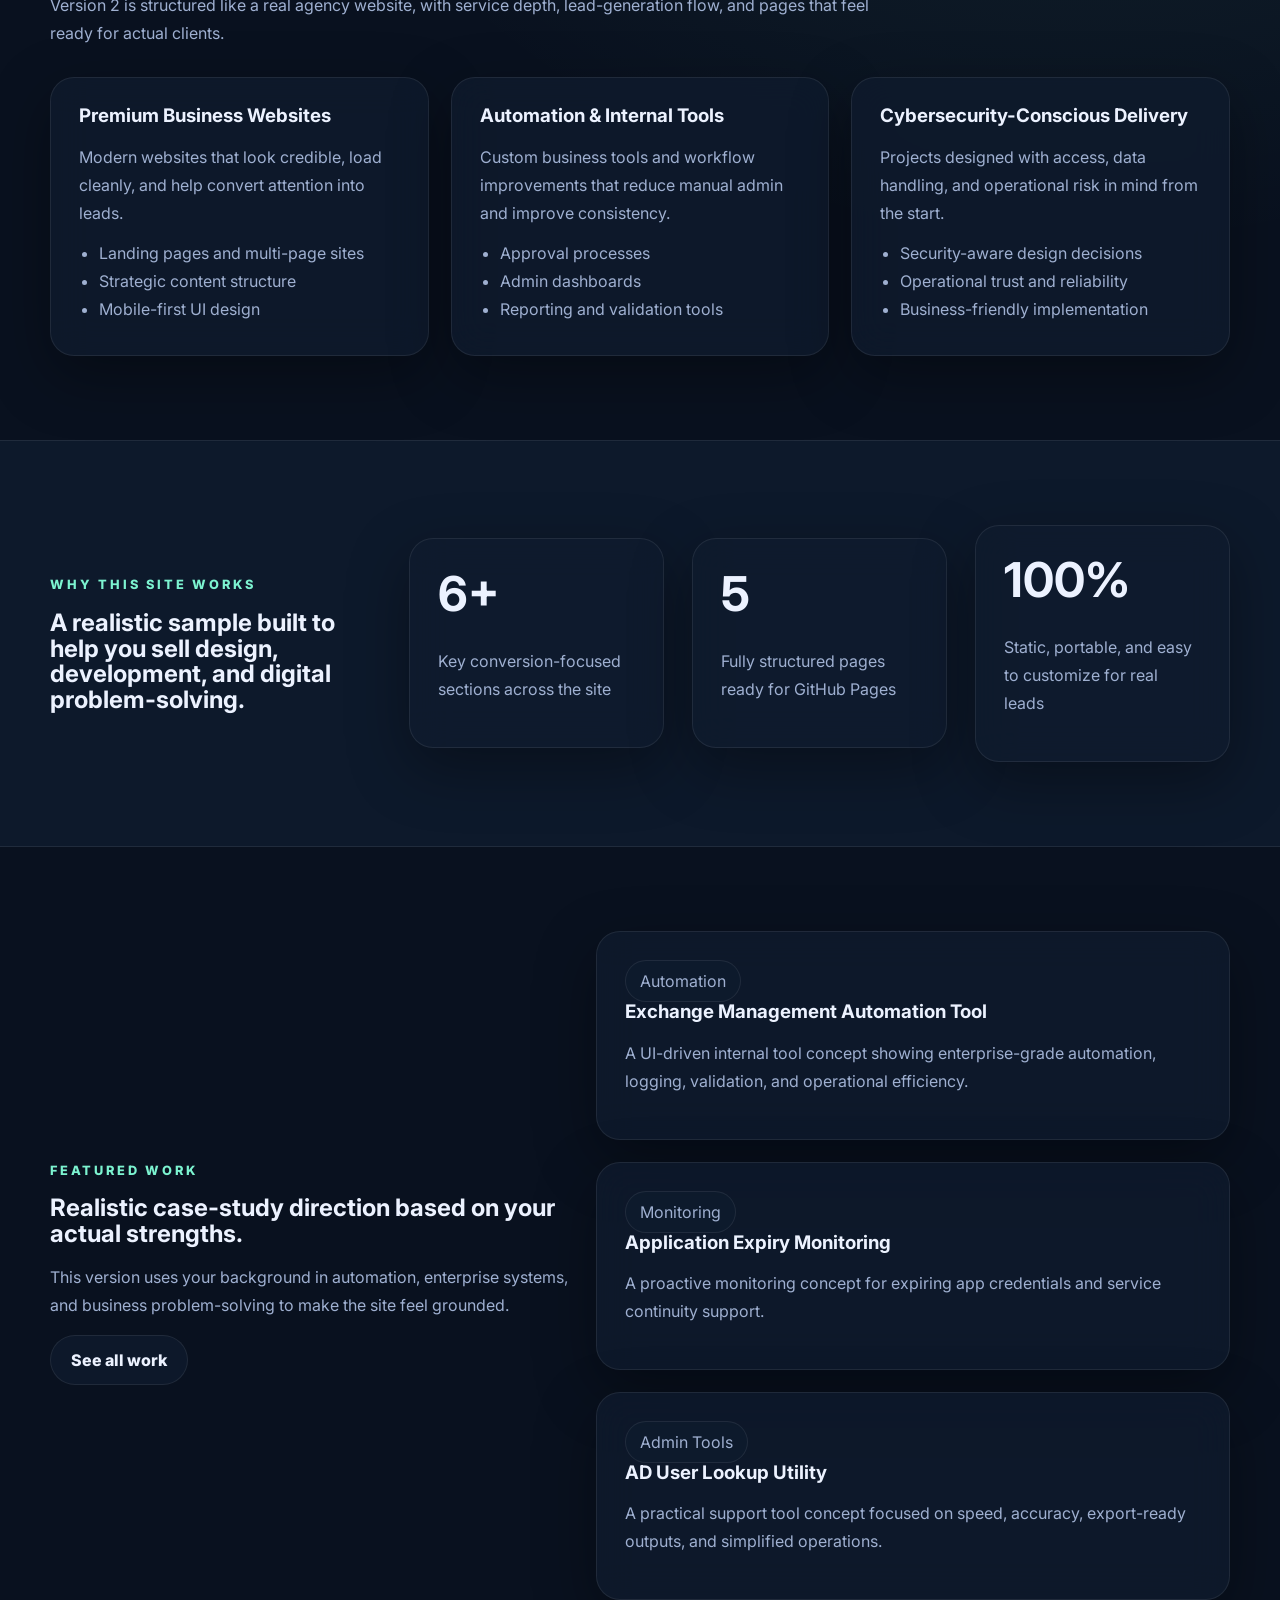
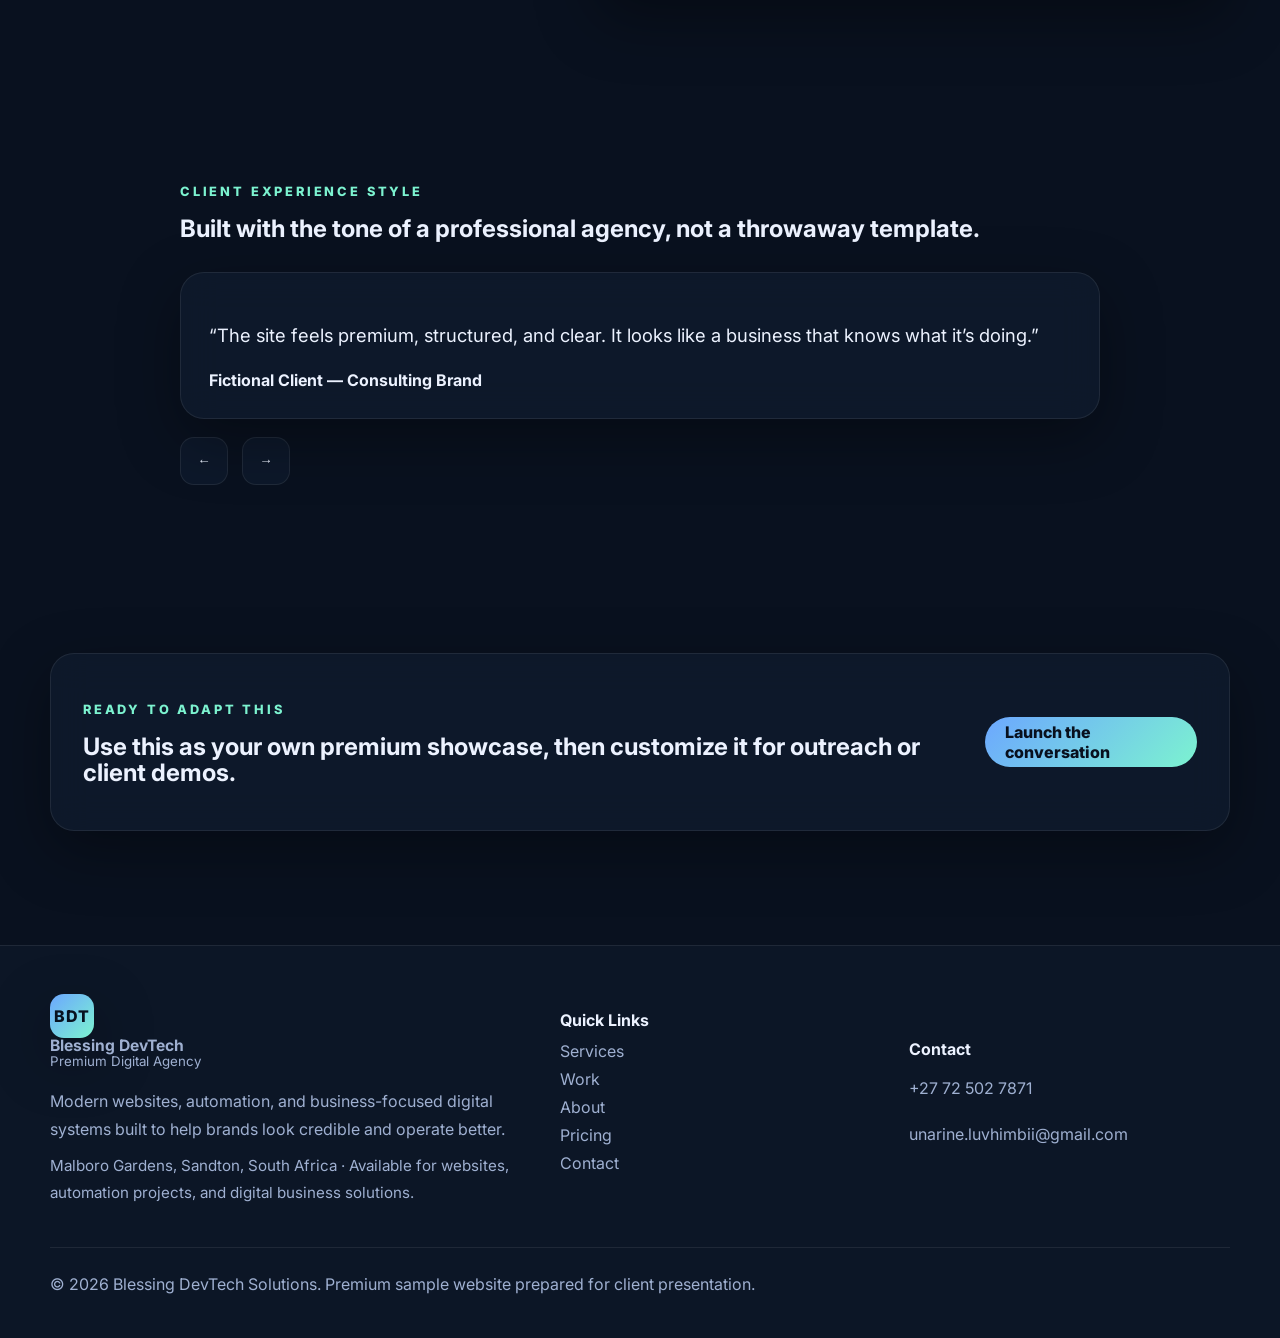
==== commit 32865a8f: "Update footer location and contact number" ====
--- a/bdt-agency-site-v/index.html
+++ b/bdt-agency-site-v/index.html
@@ -236,7 +236,7 @@
         </span>
       </a>
       <p>Modern websites, automation, and business-focused digital systems built to help brands look credible and operate better.</p>
-      <p class="footer-note">Benoni, South Africa · Available for websites, automation projects, and digital business solutions.</p>
+      <p class="footer-note">Malboro Gardens, Sandton, South Africa · Available for websites, automation projects, and digital business solutions.</p>
     </div>
     <div>
       <h4>Quick Links</h4>
@@ -249,7 +249,7 @@
     <div>
       <h4>Contact</h4>
       <div class="contact-list">
-        <a href="tel:+27672565611">+27 67 256 5611</a>
+        <a href="tel:+27725027871">+27 72 502 7871</a>
         <a href="mailto:unarine.luvhimbii@gmail.com">unarine.luvhimbii@gmail.com</a>
       </div>
     </div>
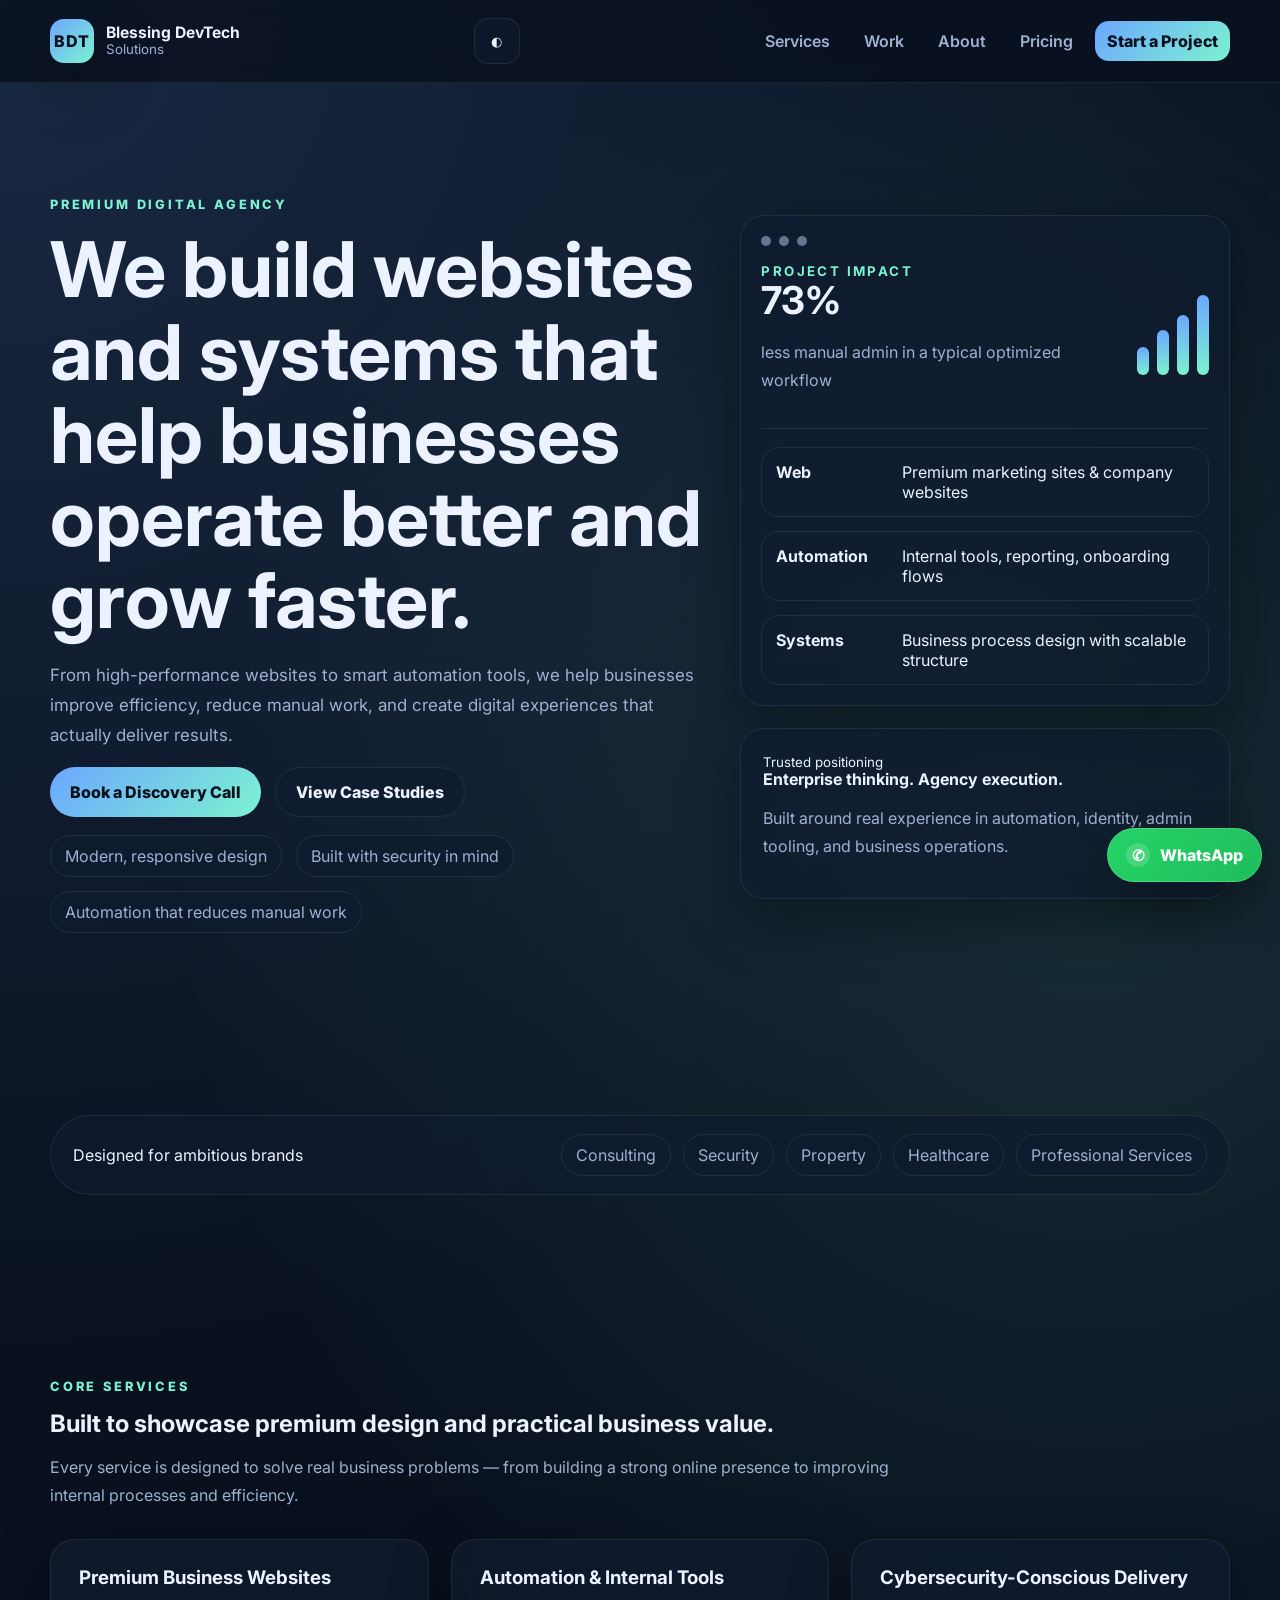
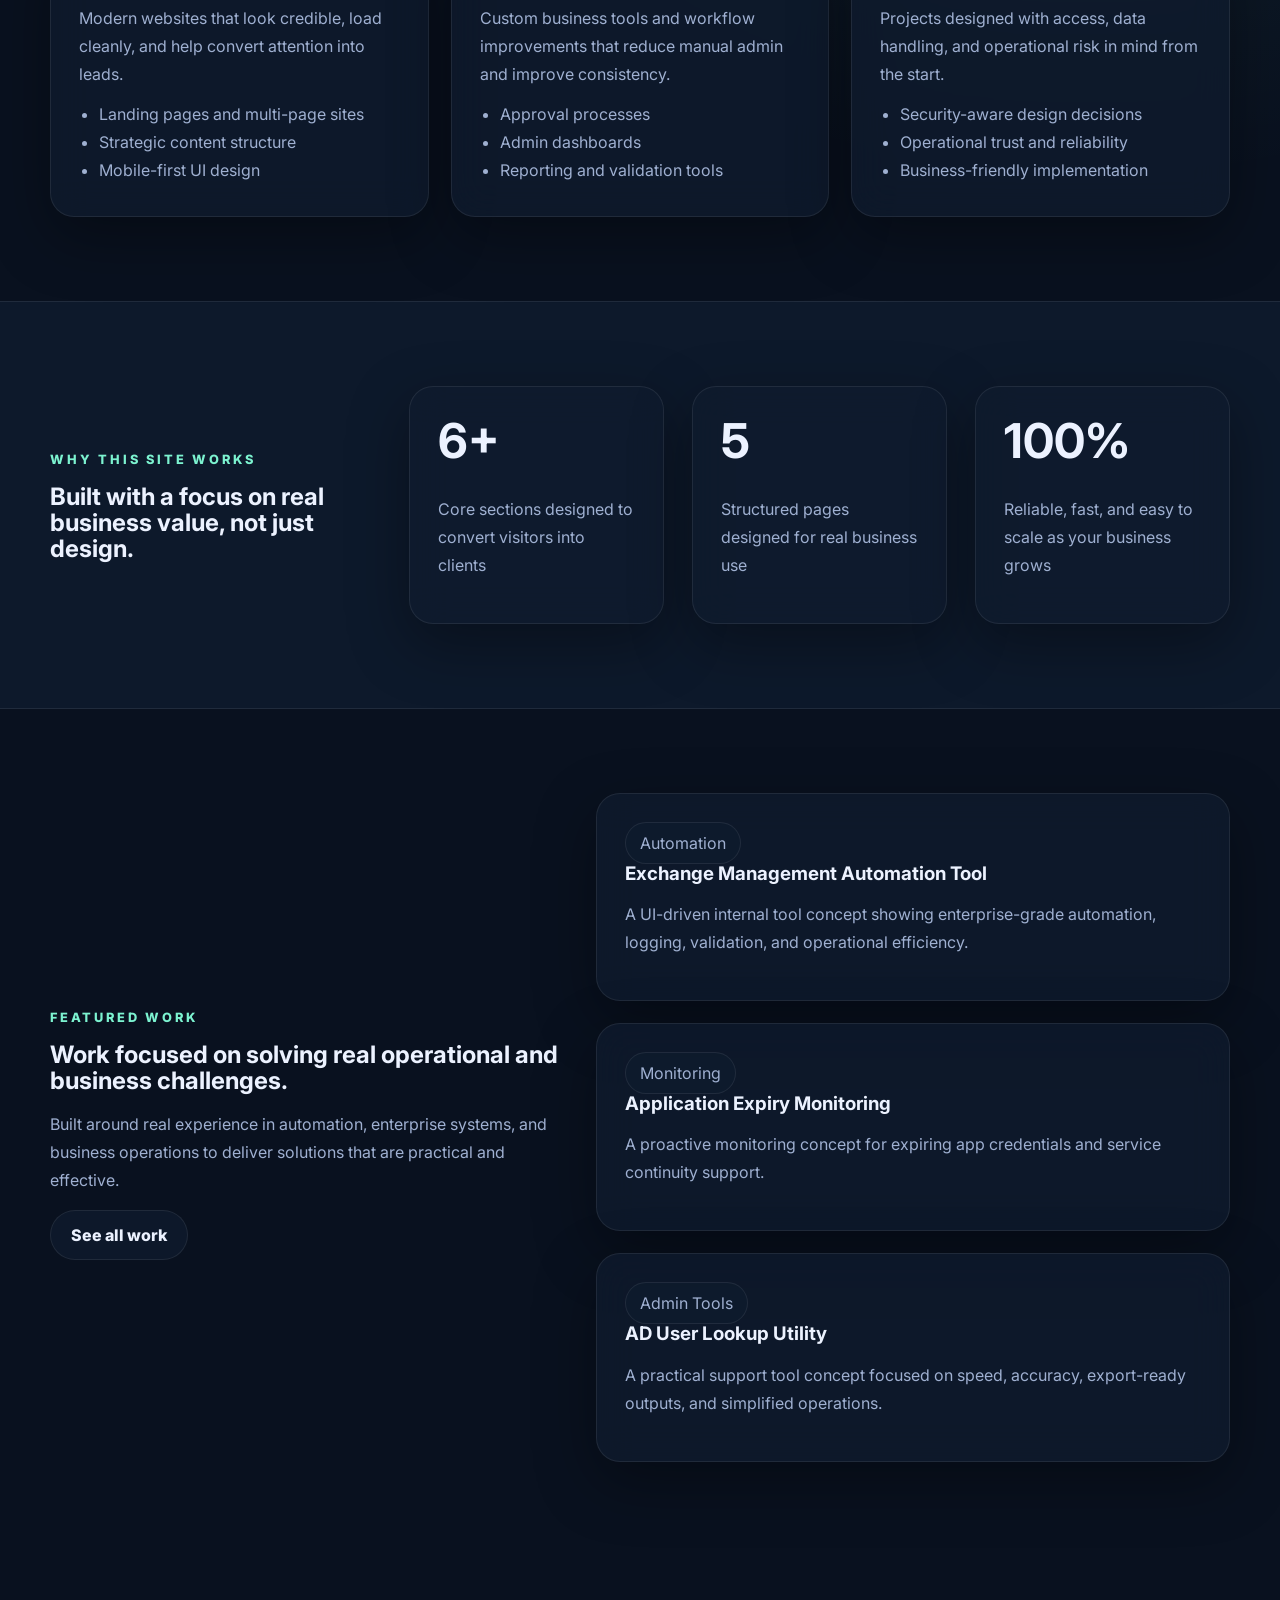
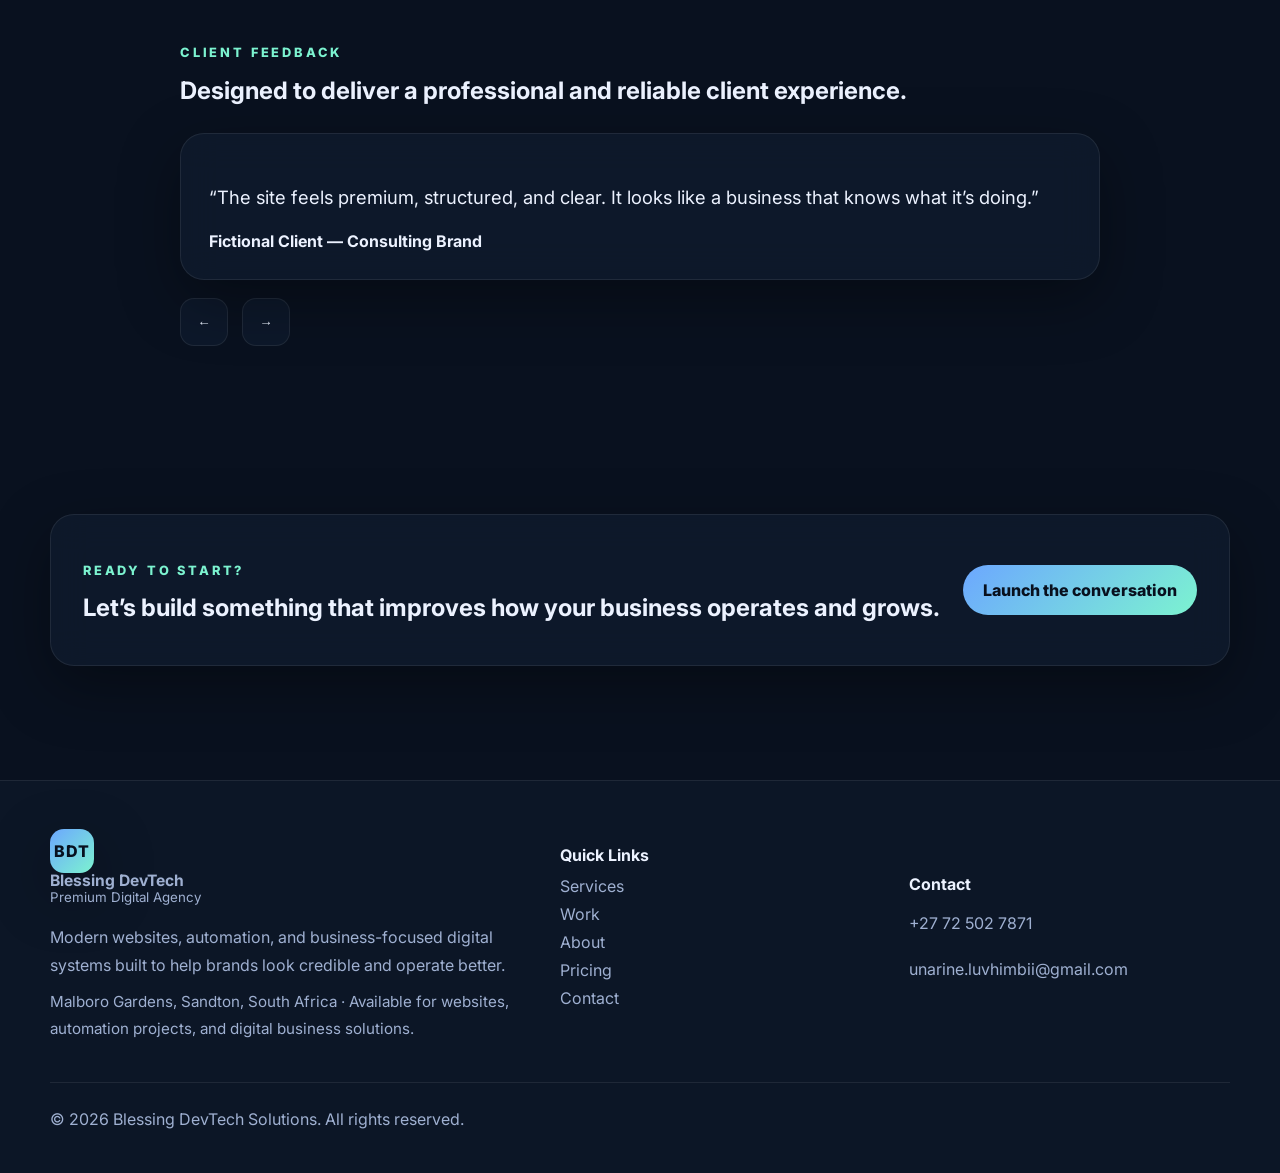
==== commit abb33069: "Revise content for clarity and business focus" ====
--- a/bdt-agency-site-v/index.html
+++ b/bdt-agency-site-v/index.html
@@ -42,16 +42,16 @@
         <div class="container hero-grid">
           <div class="hero-copy reveal">
             <p class="eyebrow">PREMIUM DIGITAL AGENCY</p>
-            <h1>Websites, automation, and business systems built to make brands look serious and operate smarter.</h1>
-            <p class="lead">Blessing DevTech Solutions helps businesses launch premium websites, streamline internal work, and build modern digital experiences with a strong engineering and security mindset.</p>
+            <h1>We build websites and systems that help businesses operate better and grow faster.</h1>
+            <p class="lead">From high-performance websites to smart automation tools, we help businesses improve efficiency, reduce manual work, and create digital experiences that actually deliver results.</p>
             <div class="hero-actions">
               <a class="btn btn-primary" href="/contact">Book a Discovery Call</a>
               <a class="btn btn-secondary" href="/work">View Case Studies</a>
             </div>
             <div class="hero-points">
-              <span>Responsive design</span>
-              <span>Cybersecurity-aware delivery</span>
-              <span>Automation-driven efficiency</span>
+              <span>Modern, responsive design</span>
+              <span>Built with security in mind</span>
+              <span>Automation that reduces manual work</span>
             </div>
           </div>
           <div class="hero-panel reveal delay-1">
@@ -104,7 +104,7 @@
           <div class="section-head reveal">
             <p class="eyebrow">CORE SERVICES</p>
             <h2>Built to showcase premium design and practical business value.</h2>
-            <p>Version 2 is structured like a real agency website, with service depth, lead-generation flow, and pages that feel ready for actual clients.</p>
+            <p>Every service is designed to solve real business problems — from building a strong online presence to improving internal processes and efficiency.</p>
           </div>
           <div class="services-grid">
             <article class="feature-card reveal">
@@ -142,19 +142,19 @@
         <div class="container metrics-grid">
           <div class="reveal">
             <p class="eyebrow">WHY THIS SITE WORKS</p>
-            <h2>A realistic sample built to help you sell design, development, and digital problem-solving.</h2>
+            <h2>Built with a focus on real business value, not just design.</h2>
           </div>
           <div class="metric-box reveal delay-1">
             <h3><span class="counter" data-target="6">0</span>+</h3>
-            <p>Key conversion-focused sections across the site</p>
+            <p>Core sections designed to convert visitors into clients</p>
           </div>
           <div class="metric-box reveal delay-2">
             <h3><span class="counter" data-target="5">0</span></h3>
-            <p>Fully structured pages ready for GitHub Pages</p>
+            <p>Structured pages designed for real business use</p>
           </div>
           <div class="metric-box reveal delay-3">
             <h3><span class="counter" data-target="100">0</span>%</h3>
-            <p>Static, portable, and easy to customize for real leads</p>
+            <p>Reliable, fast, and easy to scale as your business grows</p>
           </div>
         </div>
       </section>
@@ -163,8 +163,8 @@
         <div class="container split-grid">
           <div class="reveal">
             <p class="eyebrow">FEATURED WORK</p>
-            <h2>Realistic case-study direction based on your actual strengths.</h2>
-            <p>This version uses your background in automation, enterprise systems, and business problem-solving to make the site feel grounded.</p>
+            <h2>Work focused on solving real operational and business challenges.</h2>
+            <p>Built around real experience in automation, enterprise systems, and business operations to deliver solutions that are practical and effective.</p>
             <a class="btn btn-secondary" href="/work">See all work</a>
           </div>
           <div class="case-list">
@@ -190,8 +190,8 @@
       <section class="section">
         <div class="container testimonials-wrap">
           <div class="section-head reveal">
-            <p class="eyebrow">CLIENT EXPERIENCE STYLE</p>
-            <h2>Built with the tone of a professional agency, not a throwaway template.</h2>
+            <p class="eyebrow">CLIENT FEEDBACK</p>
+            <h2>Designed to deliver a professional and reliable client experience.</h2>
           </div>
           <div class="testimonial-slider reveal delay-1" data-slider>
             <article class="testimonial active">
@@ -217,8 +217,8 @@
       <section class="section cta-section">
         <div class="container cta-box reveal">
           <div>
-            <p class="eyebrow">READY TO ADAPT THIS</p>
-            <h2>Use this as your own premium showcase, then customize it for outreach or client demos.</h2>
+            <p class="eyebrow">READY TO START?</p>
+            <h2>Let’s build something that improves how your business operates and grows.</h2>
           </div>
           <a class="btn btn-primary" href="/contact">Launch the conversation</a>
         </div>
@@ -226,38 +226,38 @@
     </main>
 
     <footer class="site-footer">
-  <div class="container footer-grid">
-    <div class="footer-meta">
-      <a class="brand footer-brand" href="/">
-        <span class="brand-mark">BDT</span>
-        <span>
-          <strong>Blessing DevTech</strong>
-          <small>Premium Digital Agency</small>
-        </span>
-      </a>
-      <p>Modern websites, automation, and business-focused digital systems built to help brands look credible and operate better.</p>
-      <p class="footer-note">Malboro Gardens, Sandton, South Africa · Available for websites, automation projects, and digital business solutions.</p>
-    </div>
-    <div>
-      <h4>Quick Links</h4>
-      <a href="/services">Services</a>
-      <a href="/work">Work</a>
-      <a href="/about">About</a>
-      <a href="/pricing">Pricing</a>
-      <a href="/contact">Contact</a>
-    </div>
-    <div>
-      <h4>Contact</h4>
-      <div class="contact-list">
-        <a href="tel:+27725027871">+27 72 502 7871</a>
-        <a href="mailto:unarine.luvhimbii@gmail.com">unarine.luvhimbii@gmail.com</a>
+      <div class="container footer-grid">
+        <div class="footer-meta">
+          <a class="brand footer-brand" href="/">
+            <span class="brand-mark">BDT</span>
+            <span>
+              <strong>Blessing DevTech</strong>
+              <small>Premium Digital Agency</small>
+            </span>
+          </a>
+          <p>Modern websites, automation, and business-focused digital systems built to help brands look credible and operate better.</p>
+          <p class="footer-note">Malboro Gardens, Sandton, South Africa · Available for websites, automation projects, and digital business solutions.</p>
+        </div>
+        <div>
+          <h4>Quick Links</h4>
+          <a href="/services">Services</a>
+          <a href="/work">Work</a>
+          <a href="/about">About</a>
+          <a href="/pricing">Pricing</a>
+          <a href="/contact">Contact</a>
+        </div>
+        <div>
+          <h4>Contact</h4>
+          <div class="contact-list">
+            <a href="tel:+27725027871">+27 72 502 7871</a>
+            <a href="mailto:unarine.luvhimbii@gmail.com">unarine.luvhimbii@gmail.com</a>
+          </div>
+        </div>
       </div>
-    </div>
-  </div>
-  <div class="container footer-bottom">
-    <p>© <span data-current-year></span> Blessing DevTech Solutions. Premium sample website prepared for client presentation.</p>
-  </div>
-</footer>
+      <div class="container footer-bottom">
+        <p>© <span data-current-year></span> Blessing DevTech Solutions. All rights reserved.</p>
+      </div>
+    </footer>
   </div>
   <script src="script.js"></script>
 </body>
--- a/bdt-agency-site-v/styles.css
+++ b/bdt-agency-site-v/styles.css
@@ -398,3 +398,432 @@
 html[data-theme="light"] .eyebrow { color: var(--accent); }
 html[data-theme="light"] .metric-row small, html[data-theme="light"] .plan { color: var(--accent); }
 html[data-theme="light"] .lead, html[data-theme="light"] p, html[data-theme="light"] li, html[data-theme="light"] .hero-points span, html[data-theme="light"] .logos-list span, html[data-theme="light"] .tag { color: var(--muted); }
+
+/* =========================
+   PRICING + CONTACT PAGE MATCHED PATCH
+   Uses the site's existing design system
+========================= */
+
+/* Page spacing */
+.pricing-section,
+.contact-page {
+  width: min(1180px, calc(100% - 32px));
+  margin: 0 auto;
+  padding: 88px 0 40px;
+}
+
+.pricing-hero,
+.contact-hero {
+  max-width: 820px;
+  margin: 0 auto 32px;
+  text-align: center;
+}
+
+.section-kicker {
+  display: inline-flex;
+  align-items: center;
+  gap: 8px;
+  border: 1px solid var(--line);
+  background: var(--panel);
+  padding: 10px 14px;
+  border-radius: 999px;
+  color: var(--accent-2);
+  font-size: 0.82rem;
+  font-weight: 800;
+  letter-spacing: 0.08em;
+  text-transform: uppercase;
+  margin-bottom: 14px;
+}
+
+.pricing-hero h1,
+.contact-hero h1 {
+  font-size: clamp(2.6rem, 6vw, 4.2rem);
+  margin-bottom: 14px;
+}
+
+.pricing-section .subtitle,
+.contact-hero p {
+  max-width: 760px;
+  margin: 0 auto;
+  font-size: 1.04rem;
+  line-height: 1.75;
+  color: var(--muted);
+}
+
+/* Pricing cards */
+.pricing-grid {
+  display: grid;
+  grid-template-columns: repeat(3, 1fr);
+  gap: 22px;
+  margin-top: 26px;
+}
+
+.pricing-grid .price-card {
+  position: relative;
+  padding: 28px;
+  min-height: 100%;
+}
+
+.pricing-grid .price-card h3 {
+  margin-bottom: 8px;
+}
+
+.plan-note {
+  color: var(--muted);
+  margin-bottom: 16px;
+  line-height: 1.7;
+}
+
+.pricing-grid .price {
+  font-size: 2.5rem;
+  font-weight: 800;
+  line-height: 1;
+  margin: 10px 0 18px;
+  color: var(--text);
+}
+
+.pricing-grid .price span {
+  font-size: 0.95rem;
+  font-weight: 600;
+  color: var(--muted);
+}
+
+.pricing-grid .price-card ul {
+  list-style: none;
+  padding: 0;
+  margin: 0 0 18px;
+}
+
+.pricing-grid .price-card ul li {
+  position: relative;
+  padding-left: 22px;
+  margin: 10px 0;
+  color: var(--muted);
+}
+
+.pricing-grid .price-card ul li::before {
+  content: "•";
+  position: absolute;
+  left: 0;
+  top: 0;
+  color: var(--accent-2);
+  font-weight: 900;
+}
+
+.plan-fit {
+  margin-top: auto;
+  margin-bottom: 18px;
+  color: var(--muted);
+  line-height: 1.7;
+}
+
+.pricing-grid .price-card .btn {
+  width: 100%;
+}
+
+.pricing-grid .price-card.highlight {
+  border-color: color-mix(in srgb, var(--accent) 45%, var(--line));
+  transform: translateY(-8px);
+}
+
+.badge {
+  position: absolute;
+  top: 18px;
+  right: 18px;
+  display: inline-flex;
+  align-items: center;
+  justify-content: center;
+  padding: 7px 12px;
+  border-radius: 999px;
+  font-size: 0.74rem;
+  font-weight: 800;
+  letter-spacing: 0.08em;
+  text-transform: uppercase;
+  background: linear-gradient(135deg, var(--accent), var(--accent-2));
+  color: #07111f;
+  box-shadow: var(--shadow);
+}
+
+/* Extras / split panels */
+.pricing-extras,
+.pricing-trust,
+.pricing-faq,
+.pricing-cta {
+  margin-top: 28px;
+}
+
+.pricing-split {
+  display: grid;
+  grid-template-columns: 1fr 1fr;
+  gap: 22px;
+}
+
+.addons,
+.custom-build-note,
+.contact-info-card,
+.contact-form-card {
+  background: var(--panel);
+  backdrop-filter: blur(18px);
+  border: 1px solid var(--line);
+  border-radius: var(--radius);
+  box-shadow: var(--shadow);
+  padding: 28px;
+}
+
+.addons h2,
+.custom-build-note h2,
+.pricing-faq h2,
+.pricing-cta h2,
+.contact-info-card h2,
+.contact-form-card h2 {
+  margin-bottom: 12px;
+}
+
+.addons ul,
+.contact-side-note ul {
+  list-style: none;
+  padding: 0;
+  margin: 0;
+}
+
+.addons li,
+.contact-side-note li {
+  position: relative;
+  padding-left: 22px;
+  margin: 10px 0;
+  color: var(--muted);
+}
+
+.addons li::before,
+.contact-side-note li::before {
+  content: "•";
+  position: absolute;
+  left: 0;
+  color: var(--accent-2);
+  font-weight: 900;
+}
+
+.custom-build-note p {
+  color: var(--muted);
+  line-height: 1.75;
+}
+
+/* Trust pills */
+.trust-points {
+  display: flex;
+  flex-wrap: wrap;
+  gap: 12px;
+  justify-content: center;
+}
+
+.trust-pill {
+  display: inline-flex;
+  align-items: center;
+  gap: 8px;
+  border: 1px solid var(--line);
+  background: var(--panel);
+  padding: 10px 14px;
+  border-radius: 999px;
+  color: var(--muted);
+  font-weight: 700;
+}
+
+/* FAQ styling aligned to existing system */
+.pricing-faq {
+  max-width: 900px;
+  margin-left: auto;
+  margin-right: auto;
+}
+
+.pricing-faq .faq-item {
+  padding: 0;
+}
+
+.pricing-faq .faq-question {
+  width: 100%;
+  background: none;
+  border: 0;
+  color: var(--text);
+  text-align: left;
+  padding: 24px 28px;
+  font-size: 1rem;
+  font-weight: 700;
+  cursor: pointer;
+  position: relative;
+}
+
+.pricing-faq .faq-question::after {
+  content: "+";
+  position: absolute;
+  right: 28px;
+  top: 24px;
+  color: var(--accent);
+  font-size: 1.2rem;
+  font-weight: 800;
+}
+
+.pricing-faq .faq-answer {
+  max-height: 0;
+  overflow: hidden;
+  padding: 0 28px;
+  opacity: 0;
+  transition: max-height .35s ease, opacity .35s ease, padding .35s ease;
+}
+
+.pricing-faq .faq-answer p {
+  color: var(--muted);
+  margin: 0;
+  line-height: 1.75;
+}
+
+.pricing-faq .faq-item.active .faq-answer {
+  max-height: 220px;
+  opacity: 1;
+  padding: 0 28px 24px;
+}
+
+.pricing-faq .faq-item.active .faq-question::after {
+  content: "−";
+}
+
+/* CTA box */
+.pricing-cta {
+  text-align: center;
+}
+
+.pricing-cta p {
+  max-width: 720px;
+  margin: 0 auto 18px;
+  color: var(--muted);
+}
+
+.cta-actions {
+  display: flex;
+  gap: 14px;
+  justify-content: center;
+  flex-wrap: wrap;
+}
+
+/* Contact page */
+.contact-layout {
+  display: grid;
+  grid-template-columns: 0.95fr 1.05fr;
+  gap: 22px;
+  align-items: start;
+  margin-top: 26px;
+}
+
+.contact-info-list {
+  display: grid;
+  gap: 14px;
+  margin: 22px 0 26px;
+}
+
+.info-item {
+  border: 1px solid var(--line);
+  background: color-mix(in srgb, var(--panel-solid) 72%, transparent);
+  padding: 16px;
+  border-radius: 18px;
+}
+
+.info-label {
+  display: block;
+  margin-bottom: 6px;
+  color: var(--muted);
+  font-size: 0.84rem;
+  font-weight: 700;
+  letter-spacing: 0.04em;
+  text-transform: uppercase;
+}
+
+.contact-form-card .contact-form {
+  margin-top: 18px;
+}
+
+.form-grid {
+  display: grid;
+  grid-template-columns: 1fr 1fr;
+  gap: 14px;
+}
+
+.form-group {
+  display: grid;
+  gap: 8px;
+  margin-bottom: 14px;
+}
+
+.form-group label {
+  color: var(--text);
+  font-weight: 600;
+}
+
+.form-actions {
+  display: grid;
+  gap: 10px;
+  margin-top: 10px;
+}
+
+.form-status {
+  min-height: 24px;
+  font-weight: 700;
+}
+
+.form-status.success {
+  color: #35d07f;
+}
+
+.form-status.error {
+  color: #ff6b6b;
+}
+
+/* Make reveal work with your current JS system too */
+.reveal.is-visible,
+.reveal.visible {
+  opacity: 1;
+  transform: translateY(0);
+}
+
+/* Light theme fix using your real theme selector */
+html[data-theme="light"] .pricing-section .subtitle,
+html[data-theme="light"] .contact-hero p,
+html[data-theme="light"] .plan-note,
+html[data-theme="light"] .plan-fit,
+html[data-theme="light"] .custom-build-note p,
+html[data-theme="light"] .pricing-cta p,
+html[data-theme="light"] .pricing-faq .faq-answer p,
+html[data-theme="light"] .addons li,
+html[data-theme="light"] .contact-side-note li,
+html[data-theme="light"] .info-label,
+html[data-theme="light"] .trust-pill {
+  color: var(--muted);
+}
+
+/* Responsive */
+@media (max-width: 980px) {
+  .pricing-grid,
+  .pricing-split,
+  .contact-layout {
+    grid-template-columns: 1fr;
+  }
+
+  .pricing-grid .price-card.highlight {
+    transform: none;
+  }
+}
+
+@media (max-width: 640px) {
+  .pricing-section,
+  .contact-page {
+    width: min(100% - 24px, 1180px);
+    padding-top: 72px;
+  }
+
+  .form-grid {
+    grid-template-columns: 1fr;
+  }
+
+  .cta-actions .btn,
+  .pricing-grid .price-card .btn {
+    width: 100%;
+  }
+}
